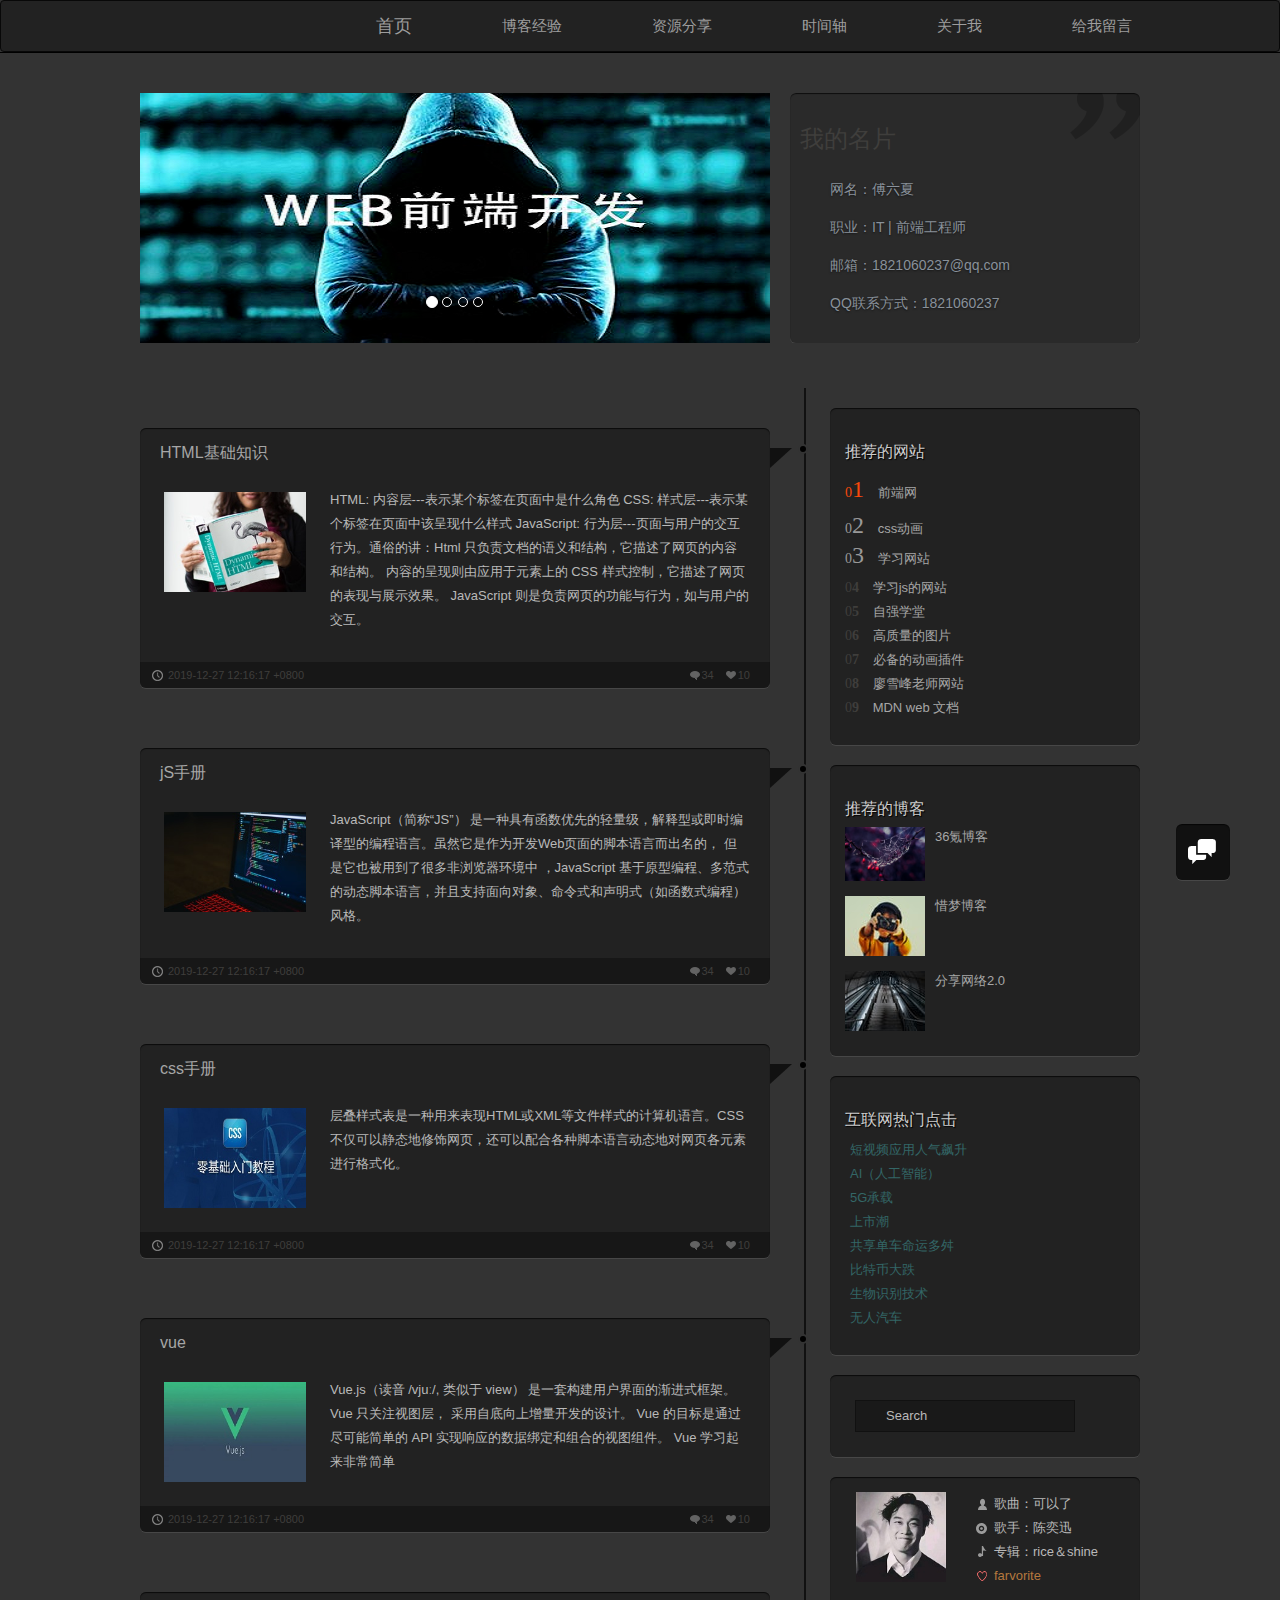
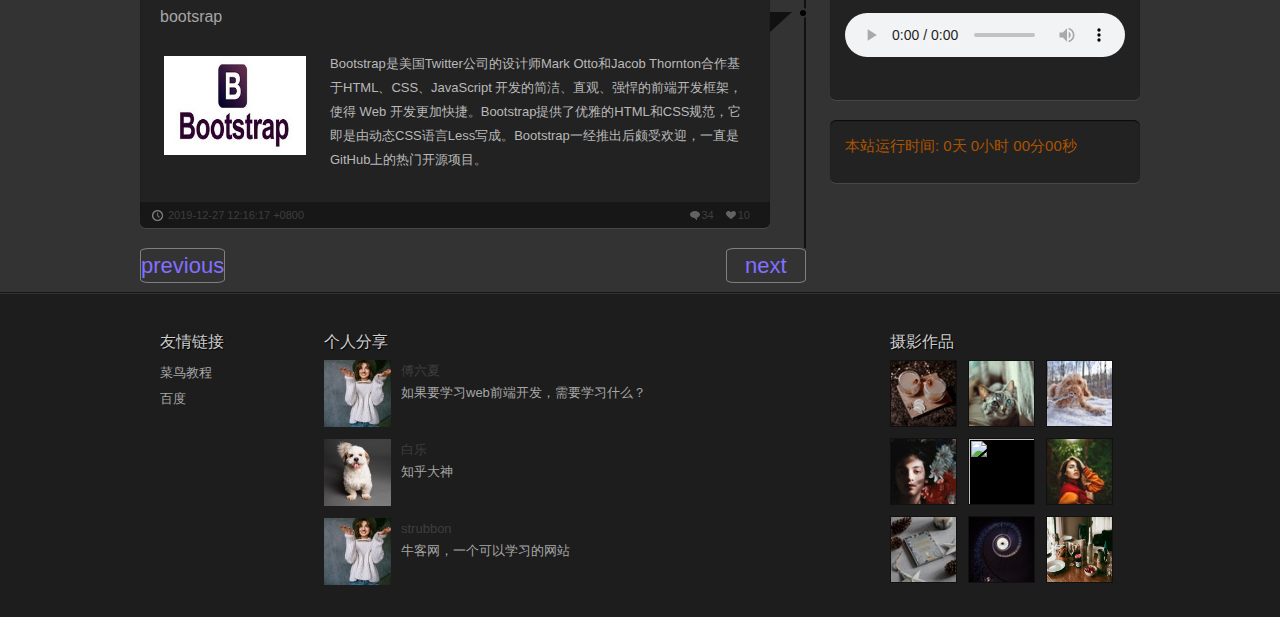
==== index.html @ 95328abb "博客第一次上线" ====
<!DOCTYPE html>
<html>

	<head>
		<meta charset="utf-8" />
		<title>首页</title>
		<link href="/public/bootstrap/css/bootstrap.css" rel="stylesheet">
		<link href="/public/css/index.css" rel="stylesheet">
		<link href="/public/css/animation.css" rel="stylesheet">

		<script src="/public/js/jquery-1.11.3.js"></script>
		<script src="/public/bootstrap/js/bootstrap.min.js"></script>
		<script src="/public/js/index.js"></script>
	</head>

	<body>
		<!--导航栏部分-->
		<nav class="navbar navbar-default navbar-inverse">
			<div class="container-fluid">

				<div class="navbar-header">

					<a class="navbar-brand " href="#">首页</a>
				</div>

				<div class="collapse navbar-collapse" id="bs-example-navbar-collapse-1">
					<ul class="nav navbar-nav">
						<li >
							<a href="#" >博客经验</a>
						</li>
						<li >
							<a href="#" >资源分享</a>
						</li>
						<li>
							<a href="#" >时间轴</a>
						</li>
						<li>
							<a href="#" >关于我</a>
						</li>
						<li>
							<a href="#" >给我留言</a>
						</li>
					</ul>
				</div>
			</div>
		</nav>

		<!--主体部分-->
		<!--第一部分-->

		<div id="mainbody">
			<div class="info">
				<figure>

					<div id="imgs" data-interval="2000" data-ride="carousel" class="carousel slide">

						<div class="carousel-inner">

							<div class="item active">

								<img src="/public/img/index12.jpg">

							</div>

							<div class="item">

								<img src="/public/img/index1.jpg">

							</div>

							<div class="item">

								<img src="/public/img/index14.jpg">

							</div>

							<div class="item">

								<img src="/public/img/index13.jpg">

							</div>

							<ul class="carousel-indicators">

								<li data-target="#imgs" data-slide-to="0" class="active"></li>

								<li data-target="#imgs" data-slide-to="1"></li>

								<li data-target="#imgs" data-slide-to="2"></li>

								<li data-target="#imgs" data-slide-to="3"></li>

							</ul>

						</div>

						<a href="#imgs" data-slide="prev" class="carousel-control left" style="margin-top:100px;"></a>

						<a href="#imgs" data-slide="next" class="carousel-control right" style="margin-top:100px;"></a>

					</div>

				</figure>
				<div class="card">
					<h1>我的名片</h1>
					<p>网名：傅六夏</p>
					<p>职业：IT | 前端工程师</p>
					<p>邮箱：1821060237@qq.com</p>
					<p>QQ联系方式：1821060237</p>

				</div>
			</div>
			<div class="blank"></div>
			<!--第二部分-->
			<div class="blogs">
				<ul class="bloglist">
					

<li>
	<div class="arrow_box">
		<div class="ti"></div>

		<div class="ci"></div>
			<!--移入其链接的路径-->
		<h2 class="title"><a href="/2019/12/27/html.html">HTML基础知识</a></h2>
		<ul class="textinfo">
			<a href="/2019/12/27/html.html">
				
				<img src="/public/img/index4.jpg">
				
			</a>
			<!--这是写摘要-->
			<ul>
<p>HTML: 内容层---表示某个标签在页面中是什么角色 CSS: 样式层---表示某个标签在页面中该呈现什么样式 JavaScript: 行为层---页面与用户的交互行为。通俗的讲：Html 只负责文档的语义和结构，它描述了网页的内容和结构。 内容的呈现则由应用于元素上的 CSS 样式控制，它描述了网页的表现与展示效果。 JavaScript 则是负责网页的功能与行为，如与用户的交互。
</p></ul>

			<!--<p>HTML,CSS,javascript相关资料书，我们还要知道它的一些基本协议 在整个学习过程中HTML CSS JavaScript会有很多地方需要互相结合，实际工作中也是这样，一个简单的功能模块都需要三者结合才能实现。 动手是学习的重要组成部分，书籍重点讲解知识点，例子可能不是很充足，这就需要利用搜索引擎寻找一些简单教程，照着教程实现功能。
			</p>-->
		</ul>
		<ul class="details">
			<li class="likes">
				<a href="#">10</a>
			</li>
			<li class="comments">
				<a href="#">34</a>
			</li>
			<li class="icon-time">
				<a href="#">2019-12-27 12:16:17 +0800</a>
			</li>
		</ul>
	</div>

</li>



<li>
	<div class="arrow_box">
		<div class="ti"></div>

		<div class="ci"></div>
			<!--移入其链接的路径-->
		<h2 class="title"><a href="/2019/12/26/js.html">jS手册</a></h2>
		<ul class="textinfo">
			<a href="/2019/12/26/js.html">
				
				<img src="/public/img/index2.jpg">
				
			</a>
			<!--这是写摘要-->
			<ul>
<p>JavaScript（简称“JS”） 是一种具有函数优先的轻量级，解释型或即时编译型的编程语言。虽然它是作为开发Web页面的脚本语言而出名的，
但是它也被用到了很多非浏览器环境中 ，JavaScript 基于原型编程、多范式的动态脚本语言，并且支持面向对象、命令式和声明式（如函数式编程）风格。
</p></ul>

			<!--<p>HTML,CSS,javascript相关资料书，我们还要知道它的一些基本协议 在整个学习过程中HTML CSS JavaScript会有很多地方需要互相结合，实际工作中也是这样，一个简单的功能模块都需要三者结合才能实现。 动手是学习的重要组成部分，书籍重点讲解知识点，例子可能不是很充足，这就需要利用搜索引擎寻找一些简单教程，照着教程实现功能。
			</p>-->
		</ul>
		<ul class="details">
			<li class="likes">
				<a href="#">10</a>
			</li>
			<li class="comments">
				<a href="#">34</a>
			</li>
			<li class="icon-time">
				<a href="#">2019-12-27 12:16:17 +0800</a>
			</li>
		</ul>
	</div>

</li>



<li>
	<div class="arrow_box">
		<div class="ti"></div>

		<div class="ci"></div>
			<!--移入其链接的路径-->
		<h2 class="title"><a href="/2019/12/26/css.html">css手册</a></h2>
		<ul class="textinfo">
			<a href="/2019/12/26/css.html">
				
				<img src="public/img/index3.jpg">
				
			</a>
			<!--这是写摘要-->
			<p>层叠样式表是一种用来表现HTML或XML等文件样式的计算机语言。CSS不仅可以静态地修饰网页，还可以配合各种脚本语言动态地对网页各元素进行格式化。</p>

			<!--<p>HTML,CSS,javascript相关资料书，我们还要知道它的一些基本协议 在整个学习过程中HTML CSS JavaScript会有很多地方需要互相结合，实际工作中也是这样，一个简单的功能模块都需要三者结合才能实现。 动手是学习的重要组成部分，书籍重点讲解知识点，例子可能不是很充足，这就需要利用搜索引擎寻找一些简单教程，照着教程实现功能。
			</p>-->
		</ul>
		<ul class="details">
			<li class="likes">
				<a href="#">10</a>
			</li>
			<li class="comments">
				<a href="#">34</a>
			</li>
			<li class="icon-time">
				<a href="#">2019-12-27 12:16:17 +0800</a>
			</li>
		</ul>
	</div>

</li>



<li>
	<div class="arrow_box">
		<div class="ti"></div>

		<div class="ci"></div>
			<!--移入其链接的路径-->
		<h2 class="title"><a href="/2019/12/25/vue.html">vue</a></h2>
		<ul class="textinfo">
			<a href="/2019/12/25/vue.html">
				
				<img src="public/img/index8.jpg">
				
			</a>
			<!--这是写摘要-->
			<p>Vue.js（读音 /vjuː/, 类似于 view） 是一套构建用户界面的渐进式框架。 Vue 只关注视图层， 采用自底向上增量开发的设计。 Vue 的目标是通过尽可能简单的 API 实现响应的数据绑定和组合的视图组件。 Vue 学习起来非常简单</p>

			<!--<p>HTML,CSS,javascript相关资料书，我们还要知道它的一些基本协议 在整个学习过程中HTML CSS JavaScript会有很多地方需要互相结合，实际工作中也是这样，一个简单的功能模块都需要三者结合才能实现。 动手是学习的重要组成部分，书籍重点讲解知识点，例子可能不是很充足，这就需要利用搜索引擎寻找一些简单教程，照着教程实现功能。
			</p>-->
		</ul>
		<ul class="details">
			<li class="likes">
				<a href="#">10</a>
			</li>
			<li class="comments">
				<a href="#">34</a>
			</li>
			<li class="icon-time">
				<a href="#">2019-12-27 12:16:17 +0800</a>
			</li>
		</ul>
	</div>

</li>



<li>
	<div class="arrow_box">
		<div class="ti"></div>

		<div class="ci"></div>
			<!--移入其链接的路径-->
		<h2 class="title"><a href="/2019/12/25/bootstrap.html">bootsrap</a></h2>
		<ul class="textinfo">
			<a href="/2019/12/25/bootstrap.html">
				
				<img src="public/img/index9.jpg">
				
			</a>
			<!--这是写摘要-->
			<p>Bootstrap是美国Twitter公司的设计师Mark Otto和Jacob Thornton合作基于HTML、CSS、JavaScript 开发的简洁、直观、强悍的前端开发框架，使得 Web 开发更加快捷。Bootstrap提供了优雅的HTML和CSS规范，它即是由动态CSS语言Less写成。Bootstrap一经推出后颇受欢迎，一直是GitHub上的热门开源项目。</p>

			<!--<p>HTML,CSS,javascript相关资料书，我们还要知道它的一些基本协议 在整个学习过程中HTML CSS JavaScript会有很多地方需要互相结合，实际工作中也是这样，一个简单的功能模块都需要三者结合才能实现。 动手是学习的重要组成部分，书籍重点讲解知识点，例子可能不是很充足，这就需要利用搜索引擎寻找一些简单教程，照着教程实现功能。
			</p>-->
		</ul>
		<ul class="details">
			<li class="likes">
				<a href="#">10</a>
			</li>
			<li class="comments">
				<a href="#">34</a>
			</li>
			<li class="icon-time">
				<a href="#">2019-12-27 12:16:17 +0800</a>
			</li>
		</ul>
	</div>

</li>




<!--实现分页-->

<div class="anniu">

<a href="javascript:void(0)" class="next">next</a>


<a href="javascript:void(0)" class="previous">previous</a>


</div>



					<!--<li>
						<div class="arrow_box">
							<div class="ti"></div>

							<div class="ci"></div>

							<h2 class="title"><a href="page.html" target="_blank">前端入门</a></h2>
							<ul class="textinfo">
								<a href="/"><img src="/public/img/index4.jpg"></a>
								<p>HTML,CSS,javascript相关资料书，我们还要知道它的一些基本协议 在整个学习过程中HTML CSS
								  JavaScript会有很多地方需要互相结合，实际工作中也是这样，一个简单的功能模块都需要三者结合才能实现。
								     动手是学习的重要组成部分，书籍重点讲解知识点，例子可能不是很充足，这就需要利用搜索引擎寻找一些简单教程，照着教程实现功能。
								</p>
							</ul>
							<ul class="details">
								<li class="likes">
									<a href="#">10</a>
								</li>
								<li class="comments">
									<a href="#">34</a>
								</li>
								<li class="icon-time">
									<a href="#">2019-11-17</a>
								</li>
							</ul>
						</div>

					</li>-->
					<!--<li>
						<div class="arrow_box">
							<div class="ti"></div>

							<div class="ci"></div>

							<h2 class="title"><a href="https://www.baidu.com/s?ie=UTF-8&wd=css%E6%89%8B%E5%86%8C" target="_blank">css手册</a></h2>
							<ul class="textinfo">
								<a href="/"><img src="/public/img/index3.jpg"></a>
								<p> 层叠样式表是一种用来表现HTML或XML等文件样式的计算机语言。CSS不仅可以静态地修饰网页，还可以配合各种脚本语言动态地对网页各元素进行格式化。
								</p>
							</ul>
							<ul class="details">
								<li class="likes">
									<a href="#">102</a>
								</li>
								<li class="comments">
									<a href="#">58</a>
								</li>
								<li class="icon-time">
									<a href="#">2019-12-7</a>
								</li>
							</ul>
						</div>

					</li>-->
					<!--<li>
						<div class="arrow_box">
							<div class="ti"></div>

							<div class="ci"></div>

							<h2 class="title"><a href="https://www.w3school.com.cn/jsref/index.asp" target="_blank">js手册</a></h2>
							<ul class="textinfo">
								<a href="/"><img src="/public/img/index2.jpg"></a>
								<p> JavaScript（简称“JS”） 是一种具有函数优先的轻量级，解释型或即时编译型的编程语言。虽然它是作为开发Web页面的脚本语言而出名的，但是它也被用到了很多非浏览器环境中 ，JavaScript 基于原型编程、多范式的动态脚本语言，并且支持面向对象、命令式和声明式（如函数式编程）风格。</p>
							</ul>
							<ul class="details">
								<li class="likes">
									<a href="#">15</a>
								</li>
								<li class="comments">
									<a href="#">2</a>
								</li>
								<li class="icon-time">
									<a href="#">2019-2-7</a>
								</li>
							</ul>
						</div>

					</li>-->
					<!--<li>
						<div class="arrow_box">
							<div class="ti"></div>

							<div class="ci"></div>

							<h2 class="title"><a href="https://v3.bootcss.com/components/" target="_blank">bootstreap框架</a></h2>
							<ul class="textinfo">
								<a href="/"><img src="/public/img/index9.jpg"></a>
								<p> Bootstrap是美国Twitter公司的设计师Mark Otto和Jacob Thornton合作基于HTML、CSS、JavaScript 开发的简洁、直观、强悍的前端开发框架，使得 Web 开发更加快捷。Bootstrap提供了优雅的HTML和CSS规范，它即是由动态CSS语言Less写成。Bootstrap一经推出后颇受欢迎，一直是GitHub上的热门开源项目。 </p>
							</ul>
							<ul class="details">
								<li class="likes">
									<a href="#">102</a>
								</li>
								<li class="comments">
									<a href="#">58</a>
								</li>
								<li class="icon-time">
									<a href="#">2013-8-7</a>
								</li>
							</ul>
						</div>

					</li>-->
					<!--<li>
						<div class="arrow_box">
							<div class="ti"></div>

							<div class="ci"></div>

							<h2 class="title"><a href="https://www.baidu.com/s?ie=UTF-8&wd=vue" target="_blank">vue框架</a></h2>
							<ul class="textinfo">
								<a href="/"><img src="/public/img/index8.jpg"></a>
								<p> Vue.js（读音 /vjuː/, 类似于 view） 是一套构建用户界面的渐进式框架。 Vue 只关注视图层， 采用自底向上增量开发的设计。 Vue 的目标是通过尽可能简单的 API 实现响应的数据绑定和组合的视图组件。 Vue 学习起来非常简单</p>
							</ul>
							<ul class="details">
								<li class="likes">
									<a href="#">15</a>
								</li>
								<li class="comments">
									<a href="#">2</a>
								</li>
								<li class="icon-time">
									<a href="#">2013-8-7</a>
								</li>
							</ul>
						</div>

					</li>-->
				</ul>
				
				<aside>
					<div class="tuijian">
						<h2>推荐的网站</h2>
						<ol>
							<li><span><strong>1</strong></span>
								<a href="http://www.qianduandaxue.com/">前端网</a>
							</li>
							
							<li><span><strong>2</strong></span>
								<a href="https://daneden.github.io/animate.css/">css动画</a>
							</li>
							<li><span><strong>3</strong></span>
								<a href="https://www.shiyanlou.com/">学习网站</a>
							</li>
							<li><span><strong>4</strong></span>
								<a href="https://www.w3school.com.cn/js/js_intro.asp">学习js的网站</a>
							</li>
							<li><span><strong>5</strong></span>
								<a href="https://code.ziqiangxuetang.com/">自强学堂</a>
							</li>
							<li><span><strong>6</strong></span>
								<a href="https://www.pexels.com/">高质量的图片</a>
							</li>
							
							<li><span><strong>7</strong></span>
								<a href="http://baijiahao.baidu.com/s?id=1587722571899603255&wfr=spider&for=pc">必备的动画插件</a>
							</li>
							<li><span><strong>8</strong></span>
								<a href="https://www.liaoxuefeng.com/">廖雪峰老师网站</a>
							</li>
							<li><span><strong>9</strong></span>
								<a href="https://developer.mozilla.org/zh-CN/">MDN web 文档</a>
							</li>
							
						</ol>
					</div>
					<div class="toppic">
						<h2>推荐的博客</h2>
						<ul>
							<li>
								<a href="https://www.36kr.com"><img src="/public/img/index7.jpg">36氪博客

								</a>
							</li>
							<li>
								<a href="https://blog.wz52.cn/"><img src="/public/img/index6.jpg">惜梦博客

								</a>
							</li>
							<li>
								<a href="https://www.showeb20.com"><img src="/public/img/index5.jpg">分享网络2.0

								</a>
							</li>
						</ul>
					</div>
					<div class="clicks">
						<h2>互联网热门点击</h2>
						<ol>
							<li>
								<span>
									<a href="https://news.qudong.com/article/444975.shtml">短视频应用人气飙升
									</a>
								</span>

								<li><span><a href="https://www.sohu.com/a/256634049_99976729">AI（人工智能）</a></span>

								</li>
								<li><span><a href="https://blog.csdn.net/FL63Zv9Zou86950w/article/details/95414499">5G承载</a></span>

								</li>
								<li><span><a href="http://tech.163.com/special/S1522052179358/">上市潮</a></span>

								</li>
								<li><span><a href="http://www.cww.net.cn/article?id=413519">共享单车命运多舛</a></span>

								</li>
								<li><span><a href="https://tech.sina.com.cn/roll/2019-12-18/doc-iihnzhfz6805996.shtml">比特币大跌</a></span>

								</li>
								<li><span><a href="https://baijiahao.baidu.com/s?id=1610920322626305003&wfr=spider&for=pc">生物识别技术</a></span>

								</li>
								<li><span><a href="https://baike.baidu.com/item/%E8%B0%B7%E6%AD%8C%E6%97%A0%E4%BA%BA%E9%A9%BE%E9%A9%B6%E6%B1%BD%E8%BD%A6/8435223?fr=aladdin">无人汽车</a></span>

								</li>
						</ol>
					</div>
					<div class="search">
						<form class="searchform" method="get" action="#">
							<input type="text" name="s" value="Search" onfocus="this.value=''" onblur="this.value='Search'">
						</form>
					</div>
					<div class="viny">
						<dl>
							<dt class="art"><img src="/public/img/index11.jpg" alt="陈奕迅"></dt>
							<dd class="icon-song"><span></span>歌曲：可以了</dd>
							<dd class="icon-artist"><span></span>歌手：陈奕迅</dd>
							<dd class="icon-album"><span></span>专辑：rice＆shine</dd>
							<dd class="icon-like"><span></span>
								<a href="/">farvorite</a>
							</dd>
							<dd class="music">
								<audio src="/public/img/youcan.mp3" controls autoplay loop="true"></audio>

							</dd>

						</dl>
					</div>
					<div class="yunxing">
						<p id="runtime">本站运行时间: 0天 0小时 00分00秒</p>
					</div>
					<!--分页-->
				<!--<div class="anniu">
				 
				 
					<a href="#"class="next">next</a>
					<a href="#" class="previous" >previous</a>	
				</div>-->

				</aside>
			</div>
		</div>
		<!--最后面一部分-->
		<footer>
			<div class="footer-mid">
				<div class="links">
					<h2>友情链接</h2>
					<ul>
						<li>
							<a href="https://www.baidu.com/s?ie=utf-8&f=8&rsv_bp=1&tn=baidu&wd=%E8%8F%9C%E9%B8%9F&oq=%25E7%2599%25BE%25E5%25BA%25A6&rsv_pq=857610d100074ef1&rsv_t=1e3fuZBq3EgM80agv0uNDFG3FapV2cGg9XDBUxsje8wgs%2BhIphPAf8Ypy2w&rqlang=cn&rsv_enter=1&rsv_dl=tb&rsv_sug3=8&rsv_sug1=8&rsv_sug7=100&rsv_sug2=0&inputT=2205&rsv_sug4=2205">菜鸟教程</a>
						</li>
						<li>
							<a href="http://www.baidu.com">百度</a>
						</li>
					</ul>
				</div>
				<div class="visitors">
					<h2>个人分享</h2>
					<dl>
						<dt><img src="/public/img/03.jpg">
        <dt>
        <dd>傅六夏
         
        </dd>
        <dd> <a href="http://www.yangqq.com/jstt/bj/2013-07-28/530.html" class="title">如果要学习web前端开发，需要学习什么？ </a></dd>
  
      </dl>
      <dl>
        <dt><img src="/public/img/02.jpg">
        <dt>
        <dd>白乐
        
        </dd>
        <dd> <a href="https://www.baidu.com/s?ie=UTF-8&wd=%E7%9F%A5%E4%B9%8E" class="title">知乎大神</a></dd>
       
      </dl>
      <dl>
        <dt><img src="/public/img/03.jpg">
        <dt>
        <dd>strubbon
         
        </dd>
        <dd> <a href="https://www.nowcoder.com/" class="title">牛客网，一个可以学习的网站 </a></dd>
        <dd></dd>
      </dl>
    </div>
    <section class="flickr">
      <h2>摄影作品</h2>
      <ul>
        <li><a href="/"><img src="/public/img/1.jpg"></a></li>
        <li><a href="/"><img src="/public/img/2.jpg"></a></li>
        <li><a href="/"><img src="/public/img/3.jpg"></a></li>
        <li><a href="/"><img src="/public/img/4.jpg"></a></li>
        <li><a href="/"><img src="/public./img/4.jpg"></a></li>
        <li><a href="/"><img src="/public/img/6.jpg"></a></li>
        <li><a href="/"><img src="/public/img/7.jpg"></a></li>
        <li><a href="/"><img src="/public/img/8.jpg"></a></li>
        <li><a href="/"><img src="/public/img/9.jpg"></a></li>
      </ul>
    </section>
  </div>
 </footer>

<div id="tbox"> <a id="togbook" href="/e/tool/gbook/?bid=1"></a> <a id="gotop" href="javascript:void(0)"></a> </div>

<script>
	window.onload = function(){
    // 开始时间
    var start = new Date("2019/12/28 16:00:00").getTime();
    setInterval(function(){
        // 现在
        var now = new Date().getTime();
        // 运行总时间
        var run = now -  start;
        // 总秒
        var sumSeconds = parseInt(run / 1000);
        // 天数
        var d = parseInt(sumSeconds / 86400);
        // 小时
        var h = parseInt(sumSeconds % 86400 / 3600);
        // 分钟
        var min = size(parseInt(sumSeconds / 60 % 60));
        // 秒
        var m = size(parseInt(sumSeconds % 60));
        // 插入
        document.querySelector('#runtime').innerHTML = "本站运行时间: " + d + "天 " + h + "小时 " + min + "分" + m + "秒";
    }, 1000)
    // 小于10的数，前边增加一个0
    function size(d){
        return d < 10 ? '0' + d : d;
    }
}
</script>
	

	</body>

</html>
---- public/css/index.css ----
* {
	margin: 0;
	padding: 0
}

body {
	font: 13px "Tahoma", "Arial Narrow", HELVETICA;
	color: #3F3E3C;
	line-height: 1.5;
	background: #333;
}
.container-fluid{
	margin-left: 360px;
}

nav div ul li a{
	margin-left:60px;
}

.navbar-nav{
	font-size: 15px;
}


img {
	border: 0;
	vertical-align: middle
}

h1,
h2,
h3,
h4,
h5,
h6 {
	font-weight: normal;
}

h1 {
	font: 24px "Tahoma", "Microsoft YaHei", Arial, Helvetica, sans-serif
}

p {
	word-wrap: break-word
}

ul,
ol {
	list-style: none;
}

a {
	color: #a6a6a6;
	text-decoration: none;
	transition: All 1s ease;
	-webkit-transition: All 1s ease;
	-moz-transition: All 1s ease;
	-ms-transition: All 1s ease;
	-o-transition: All 1s ease;
}
a:hover {
	color: 	#CD661D;
}

.blank {
	height: 5px;
	overflow: hidden;
	width: 100%;
	margin: auto;
	clear: both
}

header {
	width: 100%;
	background: #222;
	height: 70px;
	border-bottom: #464647 1px solid;
}

header nav {
	margin: 0 auto;
	width: 1000px;
	text-align: center;
	padding-top: 15px
}

header nav ul li {
	line-height: 40px;
	display: inline
}

header nav ul li a {
	color: #E7E7E7;
	display: block;
	padding: 0 20px;
	margin-right: 10px;
	float: left
}

header nav ul li a:hover,
#nav_current {
	color: #fff;
	background: rgba(20, 20, 20, 0.8);
	box-shadow: 0px 1px 0px rgba(255, 255, 255, .1), inset 0px 1px 1px rgba(0, 0, 0, .7);
	border-radius: 6px;
}

#mainbody {
	width: 100%;
	border-top: #000 1px solid;
	clear: both;
	overflow: hidden;
}

.info {
	width: 1000px;
	margin: 40px auto;
	overflow: hidden;
	clear: both
}

.info figure {
	display: inline-block;
	width: 630px;
	height: 250px;
	position: relative;
	
	float: left;
}

.info figcaption {
	padding: 20px;
	position: absolute;
	top: 20%;
	left: 0;
	background: rgba(153, 153, 153, .8);
	color: white;
	opacity: 0;
	
}

.info figure:hover figcaption {
	opacity: 1;
}

.info figcaption strong {
	display: block;
	line-height: 40px
}

.card {
	font-size: 14px;
	box-shadow: 0px 1px 0px rgba(255, 255, 255, .1), inset 0px 1px 1px rgba(0, 0, 0, .7);
	border-radius: 6px;
	background: url(../img/quote-bg.png) no-repeat top right rgba(42, 42, 42, 1);
	width: 350px;
	float: right;
	height: 250px;
	overflow: hidden
}

.card h1 {
	padding: 10px
}

.card p:first-child {
	padding: 40px 0 0 40px
}

.card p {
	padding: 0 0 0 40px;
	line-height: 28px;
	text-shadow: 0px 1px 2px rgba(0, 0, 0, .5);
	color: #89919a;
	
}



.blogs {
	width: 1000px;
	margin: 0 auto 20px;
}

.bloglist {
	width: 666px;
	float: left;
}

.bloglist>li {
	border-right: #111 2px solid;
	padding: 20px 0;
}

.arrow_box {
	background: #222;
	box-shadow: 0px 1px 0px rgba(255, 255, 255, .1), inset 0px 1px 1px rgba(0, 0, 0, .7);
	width: 630px;
	color: #b9b9b9;
	border-radius: 6px;
	position: relative
}

.ti {
	width: 0px;
	height: 0px;
	border-style: solid;
	border-width: 0px 0 20px 22px;
	border-color: transparent transparent transparent #111;
	position: absolute;
	left: 630px;
	top: 20px;
}

.ci {
	width: 10px;
	height: 10px;
	border-radius: 50%;
	position: absolute;
	left: 658px;
	top: 16px;
	background: #000;
	border: 2px solid #333;
}

.ci:hover {
	border: 2px solid #B9B9B9;
}

.arrow_box h2.title {
	padding: 0 0 0 20px;
	font: 16px/50px "FangSong_GB2312", "Microsoft YaHei", Arial, Helvetica, sans-serif
}

.arrow_box h2 a:hover {
	padding-left: 20px
}

.textinfo {
	overflow: hidden;
}

.arrow_box img {
	width: 150px;
	padding: 4px;
	float: left;
	-webkit-transition: All 1s ease;
	-moz-transition: All 1s ease;
	-ms-transition: All 1s ease;
	-o-transition: All 1s ease;
	border-radius: 4px;
	margin: 0 20px 20px;
}

.arrow_box img:hover {
	opacity: 0.6;
}

.arrow_box p {
	line-height: 24px;
	padding: 0 20px 20px
}

.arrow_box p:hover {
	text-shadow: 1px 1px 1px #000;
}

.details {
	background: rgba(1, 1, 1, 0.3);
	border-radius: 0 0 6px 6px;
	padding: 0 10px
}

.details li {
	line-height: 26px;
	display: inline;
	font-size: 11px;
	margin-right: 10px;
}

.details li a {
	color: #3F3E3C
}

.details li a:hover {
	color: #933
}

.icon-time,
.likes,
.comments {
	background: url(../img/icons.png) no-repeat
}

.icon-time {
	background-position: 0 -208px;
	padding: 0 0 0 18px;
}

.likes,
.comments {
	float: right;
	padding: 0 0 0 14px;
}

.likes {
	background-position: 0 -240px;
}

.comments {
	background-position: 0 -220px;
}

aside {
	width: 310px;
	float: right;
	margin: 20px 0;
}

aside h2,
footer h2 {
	font-size: 16px;
	margin-bottom: 10px;
	text-shadow: #000 1px 1px 1px;
	color: #ccc
}

aside div {
	box-shadow: 0px 1px 0px rgba(255, 255, 255, .1), inset 0px 1px 1px rgba(0, 0, 0, .7);
	border-radius: 6px;
	padding: 15px;
	background: #222;
	margin-bottom: 20px;
	overflow: hidden;
}
.yunxing{
	color: #AB5300;
	font-size: 15px;
}

.tuijian li,
.clicks li {
	white-space: nowrap;
	text-overflow: ellipsis;
	overflow: hidden
}

.tuijian li a:hover {
	padding-left: 10px
}

.tuijian li span:before {
	content: "0";
}

.tuijian li span {
	margin-right: 10px;
	font-size: 14px;
	font-family: "FangSong_GB2312"
}

.tuijian li:nth-child(-n+3) span {
	width: 39px;
	color: #999
}

.tuijian li:nth-child(-n+3) strong {
	font-size: 24px;
	font-weight: normal;
}

.tuijian li:first-child span {
	color: #f8490b;
}

.tuijian li:nth-child(n+3) {
	line-height: 24px
}

.tuijian li:nth-child(4) {
	margin: 5px 0 0 0
}

.toppic li img {
	width: 80px;
	float: left;
	margin-right: 10px;
}

.toppic ul li:nth-child(2) {
	margin: 15px 0;
}

.toppic ul li a {
	display: block;
	width: 100%;
	clear: both;
	overflow: hidden
}

.toppic li p {
	color: #B5783E;
	padding-left: 110px;
	margin-top: 5px;
	background: url(../img/icons.png) no-repeat
}

.toppic li:first-child p {
	background-position: 90px -263px;
}

.toppic li:nth-child(2) p {
	background-position: 90px -283px;
}

.toppic li:last-child p {
	background-position: 90px -301px;
}

.clicks li {
	line-height: 24px;
}


.clicks li span a {
	padding: 0 5px;
	color: #366
}

.clicks li a:hover {
	text-decoration: underline
}

.searchform {
	overflow: hidden;
	padding: 10px;
}

.searchform input {
	background: rgba(0, 0, 0, 0.25);
	border: 1px solid #111;
	width: 220px;
	line-height: 30px;
	color: #b9b9b9;
	padding-left: 30px;
}

.viny dl dd {
	color: #b9b9b9;
	line-height: 24px;
}

.art {
	width: 130px;
	float: left;
	background-size: 120px;
}

.viny .art img {
	width: 90px;
	height: 90px;
	margin-left: 11px
}

.viny dd span {
	width: 12px;
	height: 24px;
	margin-right: 7px;
	float: left;
	display: block;
}

.icon-song span,
.icon-artist span,
.icon-album span,
.icon-like span {
	background: url(../img/icons.png) no-repeat
}

.icon-song span {
	background-position: -33px -344px
}

.icon-artist span {
	background-position: -16px -344px
}

.icon-album span {
	background-position: 0 -344px
}

.icon-like span {
	background-position: -1px -299px;
}

.icon-like a {
	color: #B5783E
}

.icon-like a:hover {
	color: #FFF;
	text-decoration: underline
}

.music audio {
	width: 100%;
	padding-top: 10px
}

.music {
	margin-top: 15px;
}

footer {
	background: #1D1D1D;
	-webkit-box-shadow: 0 -1px 0 rgba(0, 0, 0, 0.55), inset 0 1px 0 rgba(255, 255, 255, 0.09);
}

.footer-mid {
	width: 1000px;
	margin: auto;
	padding: 20px 0;
	overflow: hidden
}

.footer-mid li {
	line-height: 26px;
}

.visitors {
	width: 400px;
	float: left
}

.visitors dl {
	display: block;
	overflow: hidden;
	margin-bottom: 12px
}

.visitors dd {
	line-height: 22px;
	white-space: nowrap;
	text-overflow: ellipsis;
	overflow: hidden
}

.visitors dd:last-child {
	color: #6A9150;
}

.visitors time {
	color: #066;
	margin-left: 10px
}

.visitors dt {
	float: left;
}

.visitors dt img {
	width: 67px;
	height: 67px;
	margin-right: 10px;
}

.links {
	float: left;
	margin: 0 100px 0 20px;
}

.flickr {
	width: 250px;
	float: right
}

.flickr ul li {
	margin: 0 11px 11px 0;
	float: left;
	background: #000;
}

.flickr ul li img {
	width: 67px;
	height: 67px;
	border: #111 solid 1px;
}

.flickr ul li img:hover {
	opacity: 0.2;
	
}

.footer-bottom {
	background: rgba(0, 0, 0, 0.55);
	overflow: hidden;
}

.footer-bottom p {
	width: 1000px;
	margin: 0 auto;
	padding: 10px 0;
}


#tbox {
	width: 54px;
	float: right;
	position: fixed;
	right: 50px;
	bottom: 15px;
	_position: absolute;
	_bottom: auto;
	_top: expression(eval(document.documentElement.scrollTop+document.documentElement.clientHeight-this.offsetHeight-(parseInt(this.currentStyle.marginTop, 10)||0)-(parseInt(this.currentStyle.marginBottom, 10)||0)));
	_margin-bottom: 15px;
}


#togbook,
#gotop {
	width: 54px;
	height: 56px;
	display: block;
	background: url(../img/icons.png) no-repeat #111;
	box-shadow: 0px 1px 0px rgba(255, 255, 255, .1), inset 0px 1px 1px rgba(0, 0, 0, .7);
	border-radius: 6px;
}


#togbook {
	margin: 5px 0;
	background-position: 10px -407px;
}

#gotop {
	background-position: 12px -365px;
}

#togbook:hover,
#gotop:hover {
	opacity: 0.5;
}

.previous{
	border: 1px solid grey;
	border-radius: 10%;
	color:#836FFF;
	font-size: 22px;	
	float: left;	
}
.next{
	border: 1px solid grey;
	border-radius: 10%;
	color:#836FFF;
	font-size: 22px;
	float: right;
	width: 80px;
	padding-left: 18px;
}
---- public/css/animation.css ----
/* Animation */

 @-webkit-keyframes pageTop { 0% {
opacity: 0;
-webkit-transform: perspective(400px) rotateX(90deg);
}
 100% {
opacity: 1;
-webkit-transform: perspective(400px) rotateX(0deg);
}
}
 @-moz-keyframes pageTop { 0% {
opacity: 0;
-moz-transform: perspective(400px) rotateX(90deg);
}
 100% {
opacity: 1;
-moz-transform: perspective(400px) rotateX(0deg);
}
}
 @-o-keyframes pageTop { 0% {
opacity: 0;
-o-transform: perspective(400px) rotateX(90deg);
}
 100% {
opacity: 1;
-o-transform: perspective(400px) rotateX(0deg);
}
}
 @keyframes pageTop { 0% {
opacity: 0;
transform: perspective(400px) rotateX(90deg);
}
 100% {
opacity: 1;
transform: perspective(400px) rotateX(0deg);
}
}
@keyframes starwars { 0% {
opacity: 0;
transform: perspective(200px) scale(3) translateY(180px) rotateX(80deg);
}
 80% {
opacity: 1;
transform: perspective(200px) scale(1) rotateX(60deg)
}
 100% {
opacity: 1;
transform: perspective(200px) scale(1) rotateX(0deg)
}
}

@-webkit-keyframes animations2 {  0% {
opacity:0;
}
 40% {
opacity:.8;
}
 45% {
opacity:.3;
}
 50% {
opacity:.8;
}
 55% {
opacity:.3;
}
 60% {
opacity:.8;
}
 100% {
opacity:0;
}
}
@-moz-keyframes animations2 {  0% {
opacity:0;
}
 40% {
opacity:.8;
}
 45% {
opacity:.3;
}
 50% {
opacity:.8;
}
 55% {
opacity:.3;
}
 60% {
opacity:.8;
}
 100% {
opacity:0;
}
}
@-o-keyframes animations2 {  0% {
opacity:0;
}
 40% {
opacity:.8;
}
 45% {
opacity:.3;
}
 50% {
opacity:.8;
}
 55% {
opacity:.3;
}
 60% {
opacity:.8;
}
 100% {
opacity:0;
}
}
@-ms-keyframes animations2 {  0% {
opacity:0;
}
 40% {
opacity:.8;
}
 45% {
opacity:.3;
}
 50% {
opacity:.8;
}
 55% {
opacity:.3;
}
 60% {
opacity:.8;
}
 100% {
opacity:0;
}
}
@keyframes animations2 {  0% {
opacity:0;
}
 40% {
opacity:.8;
}
 45% {
opacity:.3;
}
 50% {
opacity:.8;
}
 55% {
opacity:.3;
}
 60% {
opacity:.8;
}
 100% {
opacity:0;
}
}
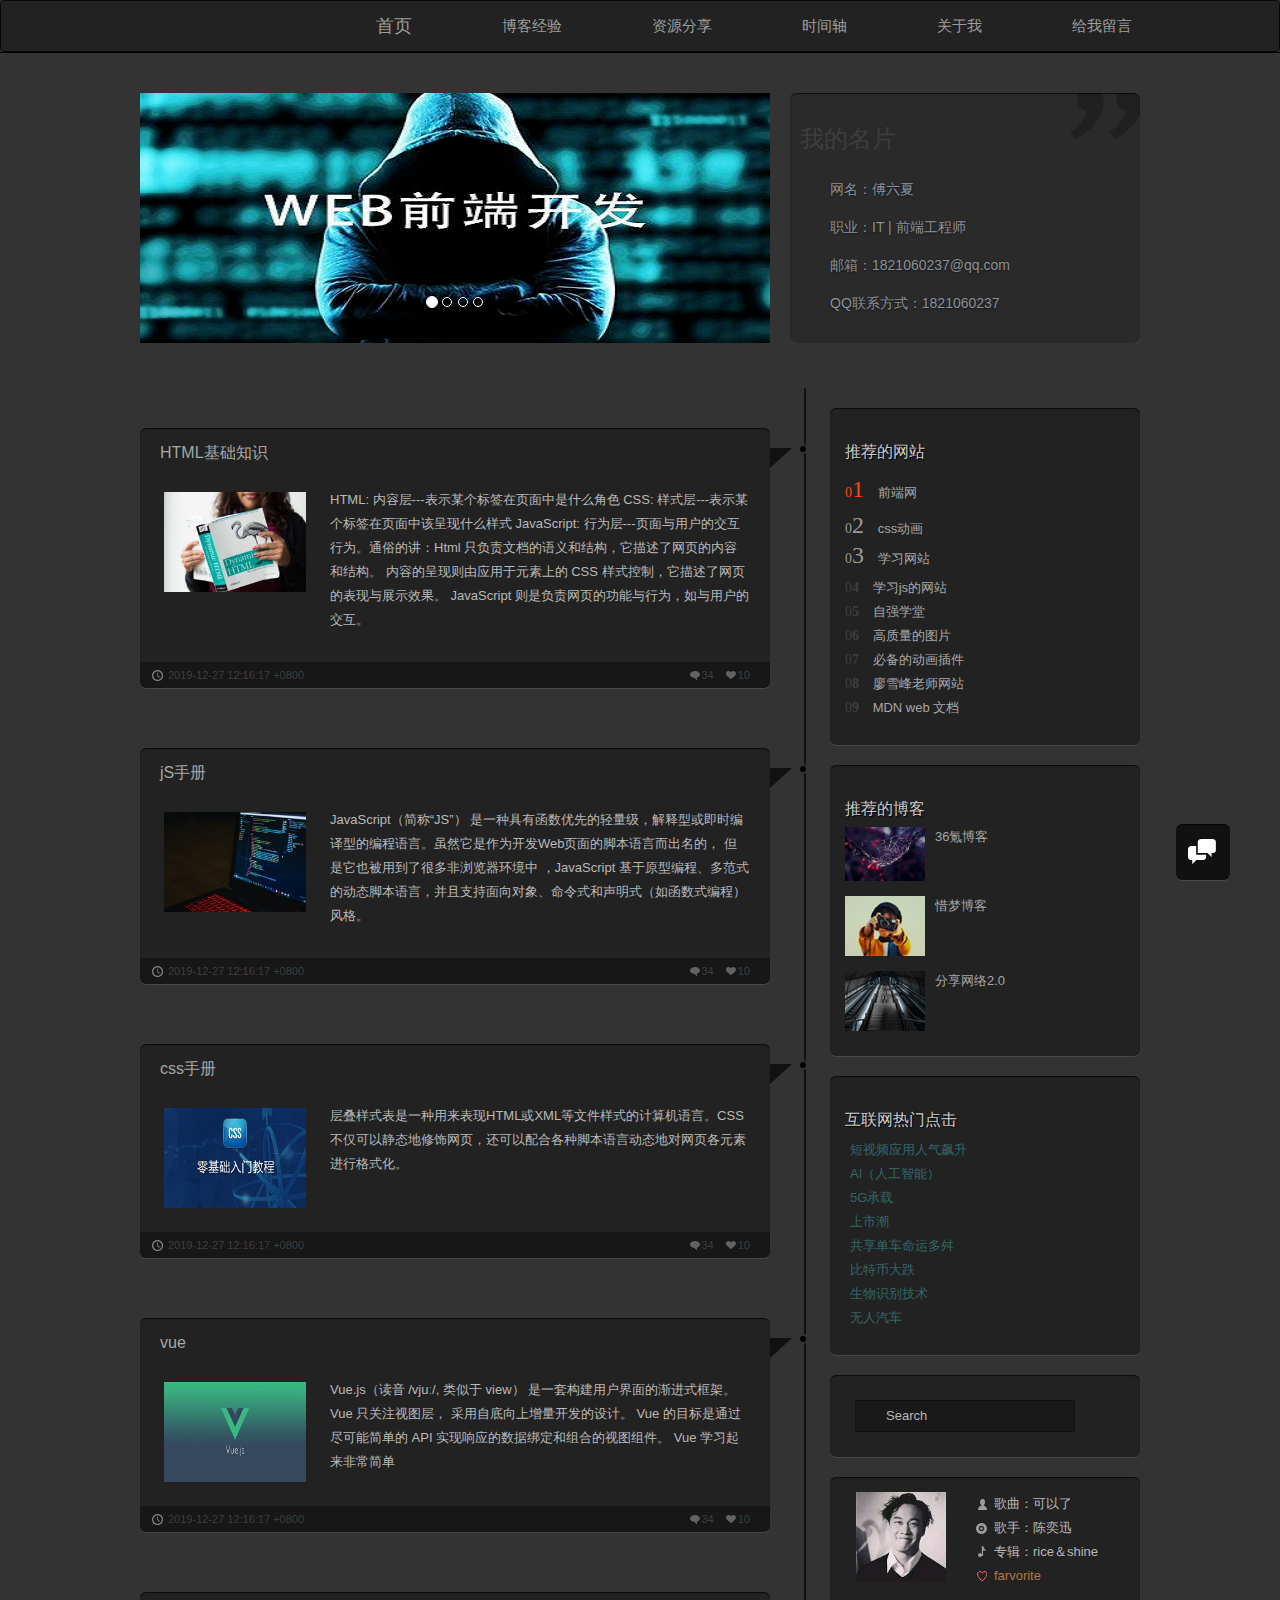
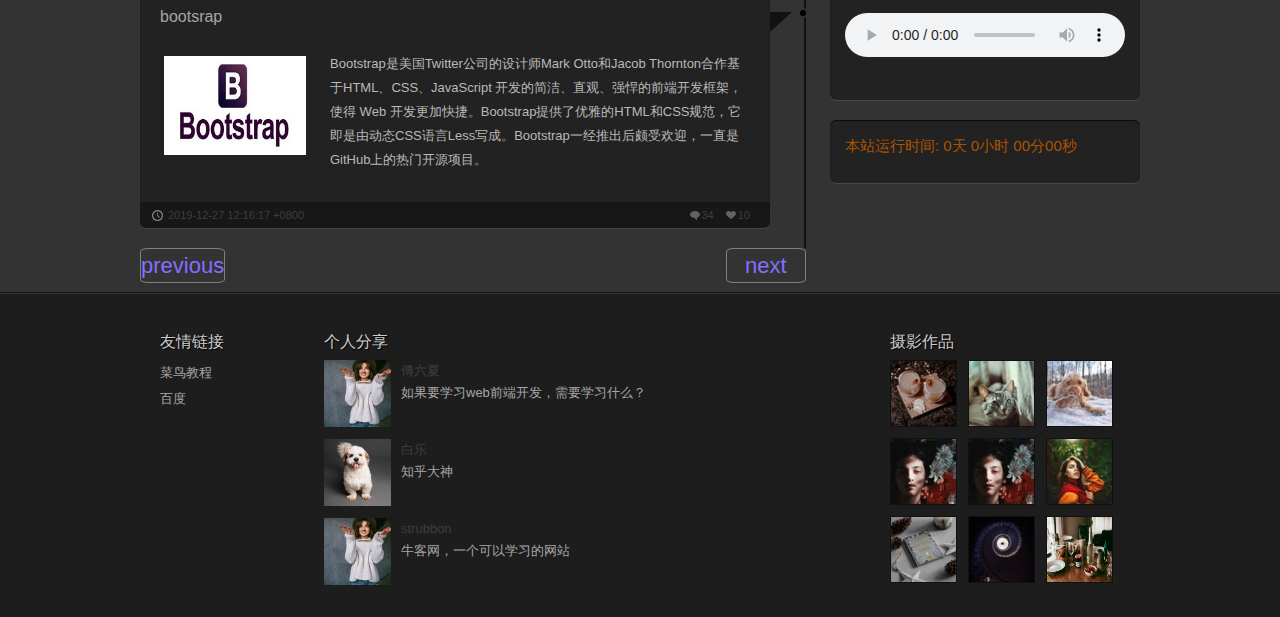
==== commit c32402ff: "第二次提交" ====
--- a/index.html
+++ b/index.html
@@ -621,7 +621,7 @@
         <li><a href="/"><img src="/public/img/2.jpg"></a></li>
         <li><a href="/"><img src="/public/img/3.jpg"></a></li>
         <li><a href="/"><img src="/public/img/4.jpg"></a></li>
-        <li><a href="/"><img src="/public./img/4.jpg"></a></li>
+        <li><a href="/"><img src="/public/img/4.jpg"></a></li>
         <li><a href="/"><img src="/public/img/6.jpg"></a></li>
         <li><a href="/"><img src="/public/img/7.jpg"></a></li>
         <li><a href="/"><img src="/public/img/8.jpg"></a></li>
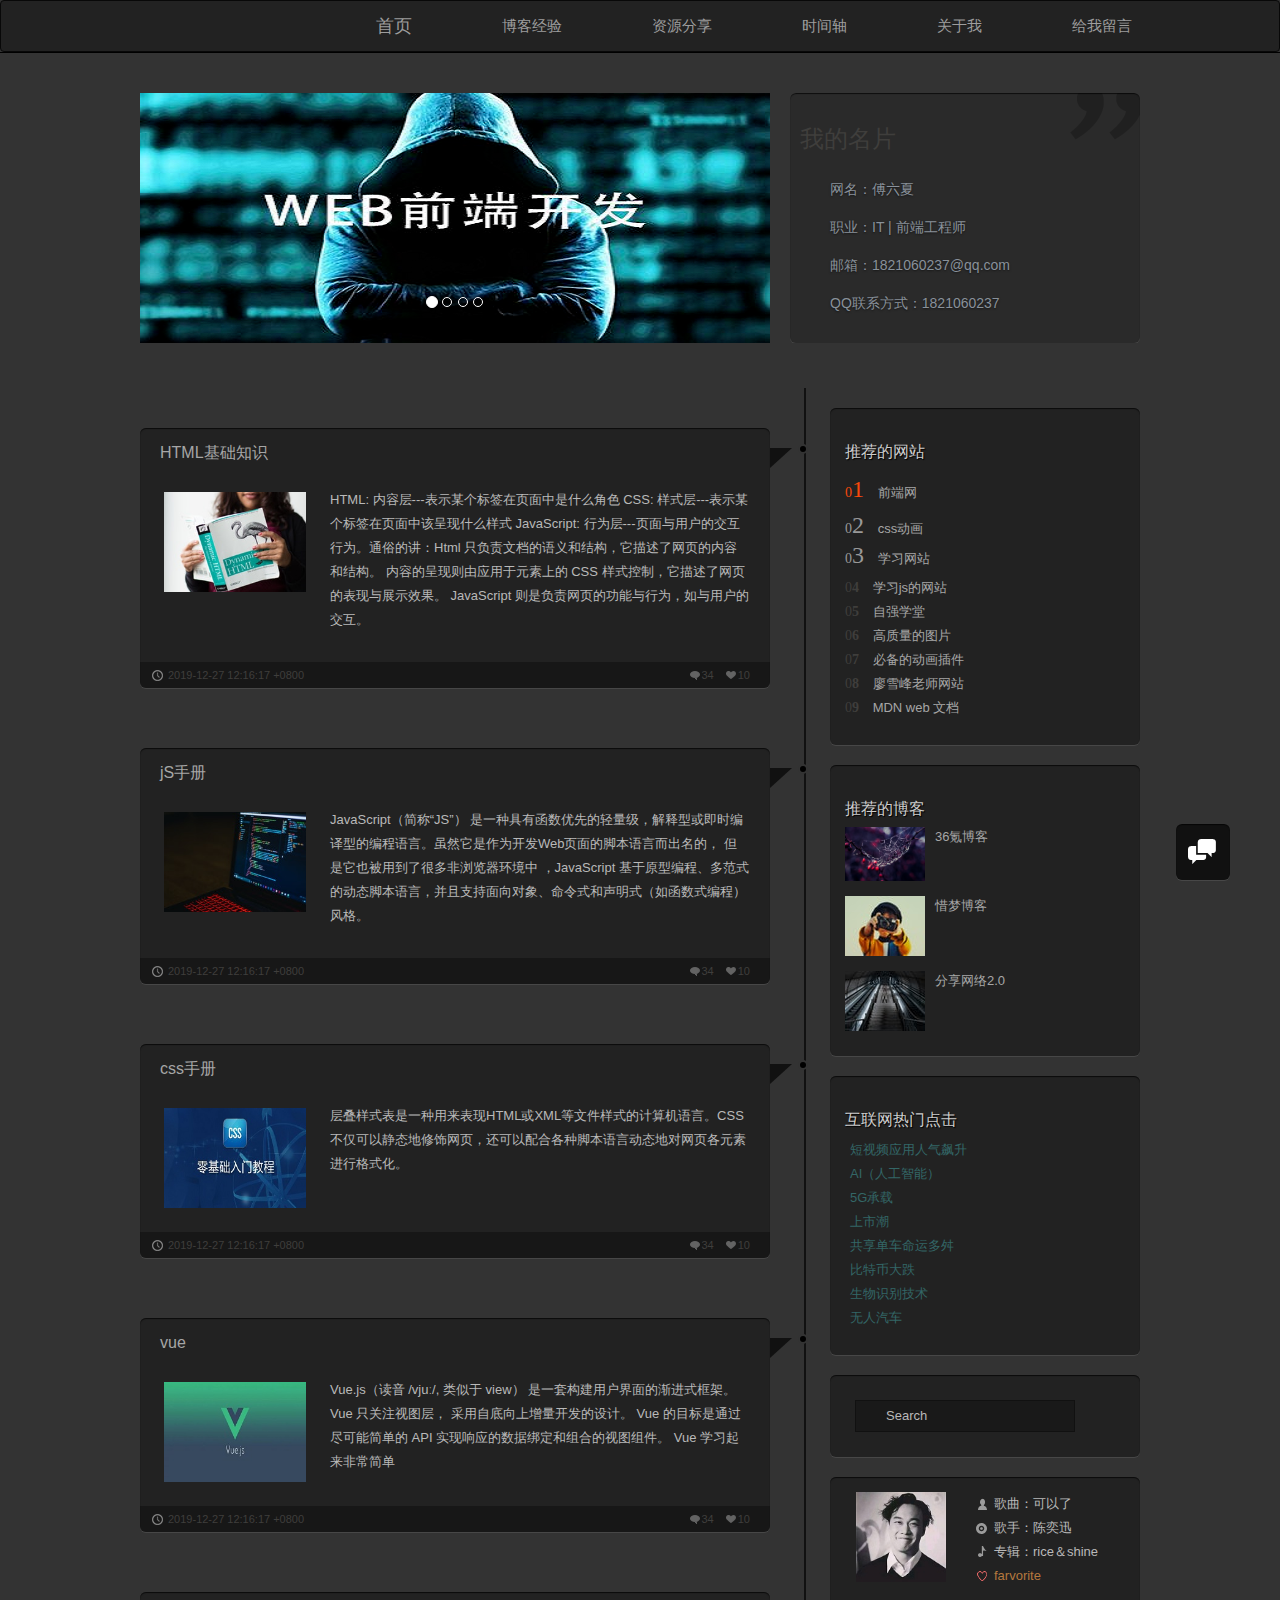
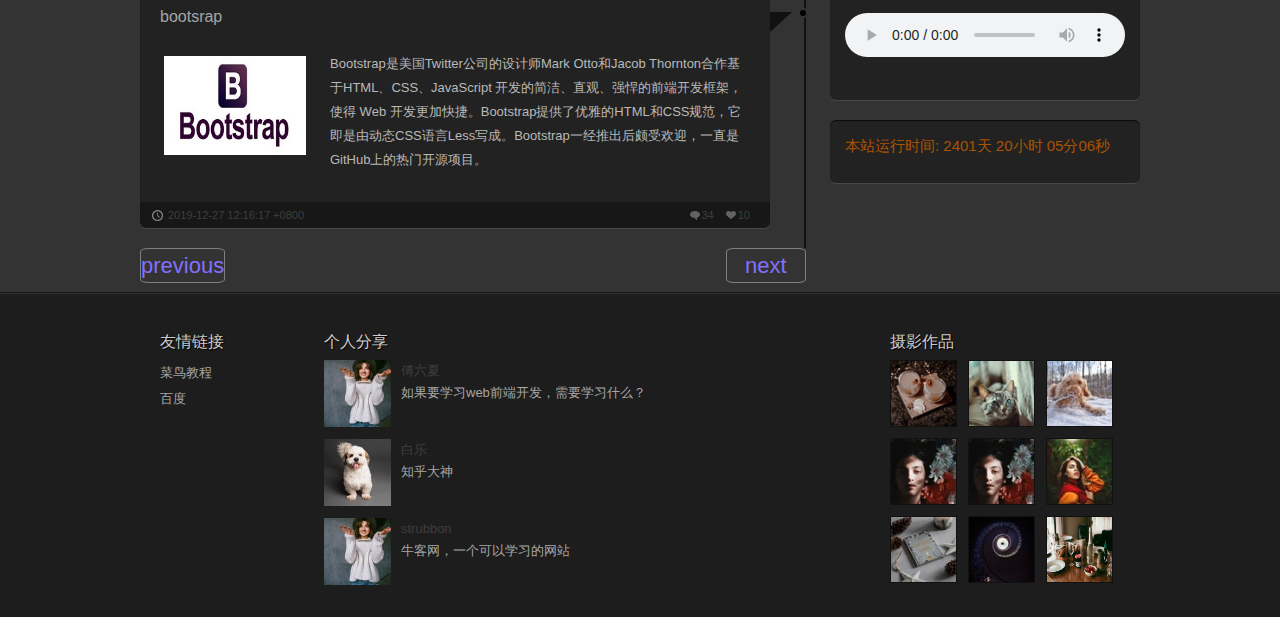
==== commit 8eb6c2ca: "第三次提交" ====
--- a/index.html
+++ b/index.html
@@ -3,7 +3,7 @@
 
 	<head>
 		<meta charset="utf-8" />
-		<title>首页</title>
+		<title>傅六夏个人博客</title>
 		<link href="/public/bootstrap/css/bootstrap.css" rel="stylesheet">
 		<link href="/public/css/index.css" rel="stylesheet">
 		<link href="/public/css/animation.css" rel="stylesheet">
